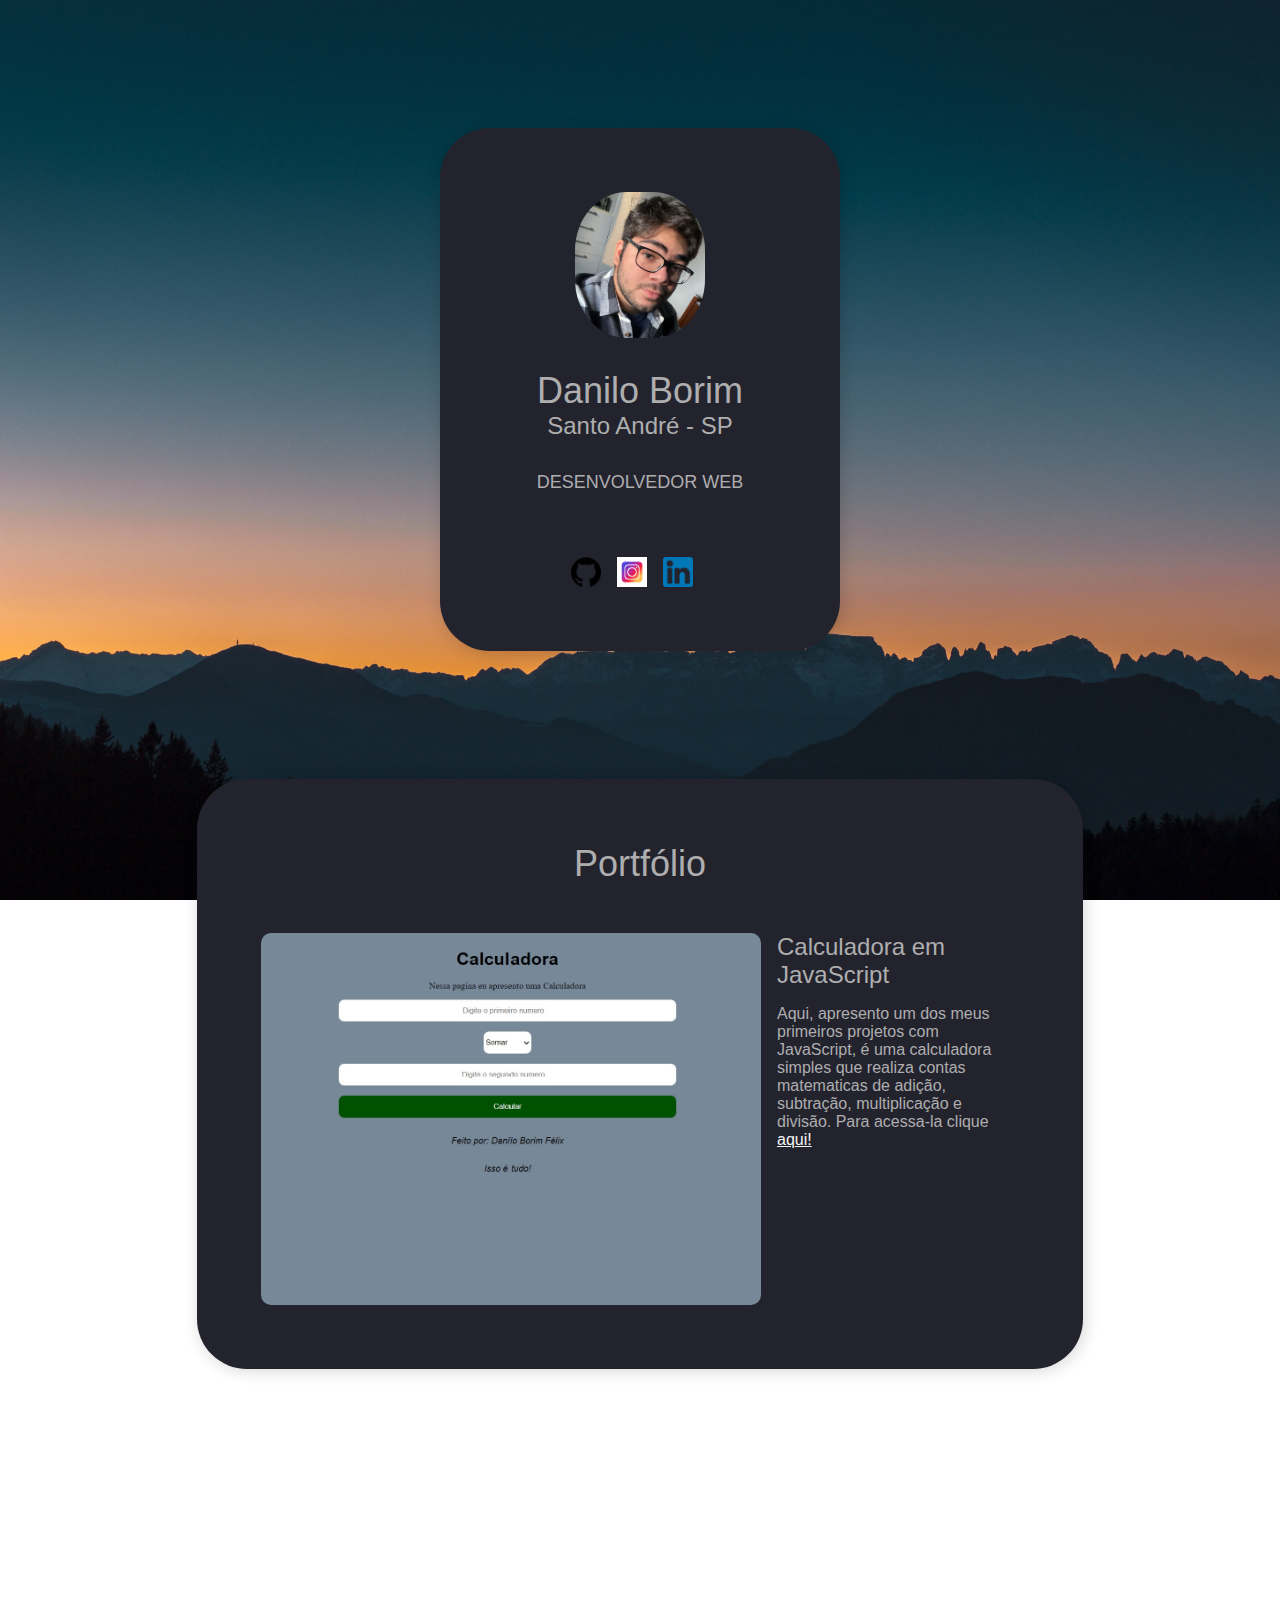
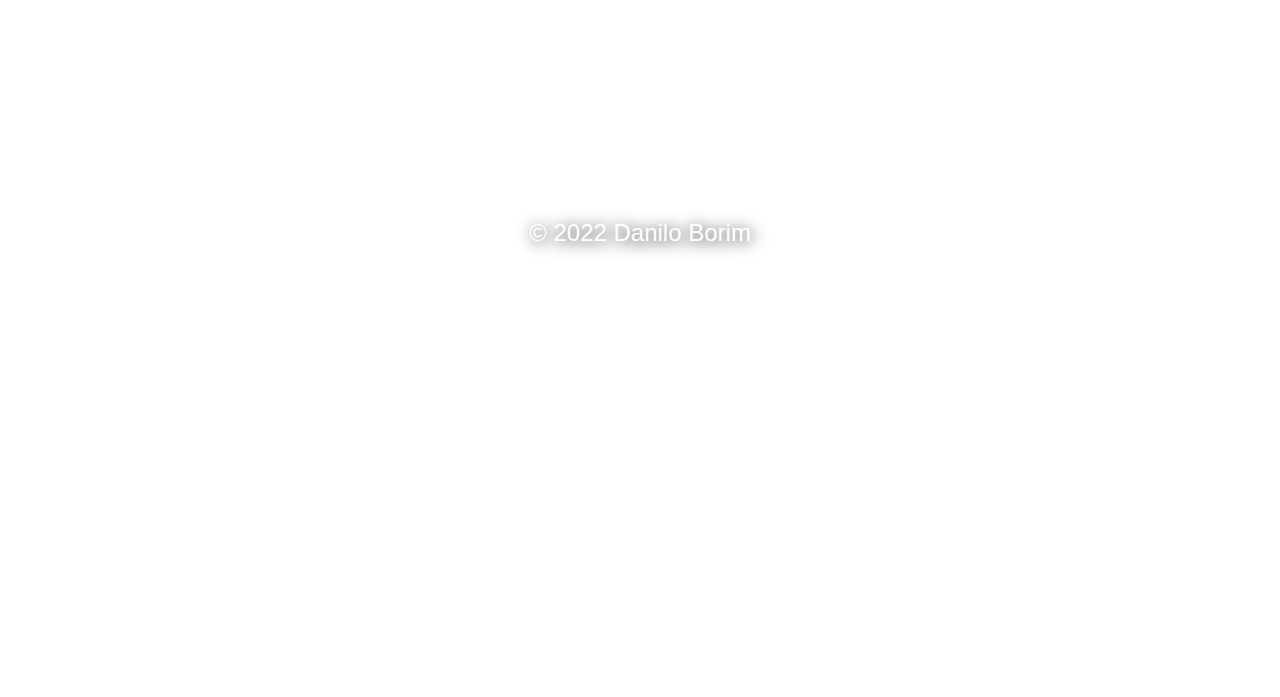
==== index.html @ 848796a6 "mudanças" ====
<!DOCTYPE html>
<html lang="en">

    <head>
        <meta charset="UTF-8">
        <meta http-equiv="X-UA-Compatible" content="IE=edge">
        <meta name="viewport" content="width=device-width, initial-scale=1.0">
        <link rel="stylesheet" href="style/style.css">
        <title>Danilo Borim</title>
    </head>

    <body>
        <div class="container">
            <div class="profile box"> 
                <img class="perfil" src="pics/camisa_xadrez.jpg" alt="Danilo">
                <h1 class="title">Danilo Borim</h1>
                <span>Santo André - SP</span>
                <p>DESENVOLVEDOR WEB</p>
                <ul class="redes-sociais">
                    <li><a href="https://github.com/DaniloBFS"><img class="icon" src="pics/github_icon.png" alt="GitHub"></a></li>
                    <li><a href="https://www.instagram.com/danilobf35/"><img class="icon" src="pics/insta_icon.webp" alt="Instagram"></a></li>
                    <li><a href="https://www.linkedin.com/in/dbfs/"><img class="icon" src="pics/linkedin_icon.png" alt="LinkedIn"></a></li>
                </ul>
            </div>
            
                <div class="portfolio box">
                    <h1 class="title">Portfólio</h1>
                    <ul>
                       <!--<li>
                            <img src="./pics/projetonav.jpg" alt="projeto 1">
                            <div>
                            <h2>NavBar Responsiva</h2>
                            <p></p>
                            </div>    
                        </li> -->
                        <li>
                            <img src="./pics/calcJavaS.jpg" alt="projeto 2">
                            <div>
                                <h2>Calculadora em JavaScript</h2>
                                <p>Aqui, apresento um dos meus primeiros projetos com JavaScript, é uma calculadora simples
                                    que realiza contas matematicas de adição, subtração, multiplicação e divisão. Para acessa-la clique  <a class ="link" href="calculadora.html">aqui!</a>
                                </p>
                            </div>    
                        </li>
                    </ul>
                </div>
            <footer class="rodape">
                <p>© 2022 Danilo Borim</p>
            </footer>
        </div>
    </body>

</html>
---- style/style.css ----
*{
    margin: 0;
    padding: 0;
}

.icon{
    display: block;
    max-width: 30px;
}

li {
    list-style: none;
}

body{
    font-family: Arial, Helvetica, sans-serif;
    background: url(../pics/montanhas_tarde.jpg) no-repeat top center;
    background-attachment: fixed;
    background-size: cover;
    display: grid;
    align-items: center;
    justify-items: center;
    height: 100vh;
    color: #aeaeae;
}

.container{
    padding: 0 16px;
}

.title{
    font-size: 36px;
    font-weight: normal;
}

.profile{
    max-width: 400px;
    box-sizing: border-box;
    margin: 0 auto;
}

.box {
    background: #23232e;
    padding: 4rem; /*expande minha div*/
    box-shadow: 2px 2px 16px rgba(0, 0, 0, 0.16); /*cria a sombra por trás da div*/
    border-radius: 50px;
    text-align: center;
    margin-top: 8rem;
}

.perfil{
    border-radius: 40%;
    display: block;
    max-width: 130px;
    margin: 0 auto 2rem auto;
}

.profile span {
    font-size: 24px;

}

.profile p{
    font-size: 18px;
    margin-top: 2rem;
    margin-bottom: 4rem;
}

.redes-sociais{
    display: flex; /*possibilita os itens ficarem lado a lado*/
    justify-content: center;
}

.redes-sociais li{
    margin-right: 1rem; /*cria a margem entre os itens*/
} 

.portfolio{
    max-width: 886px;
    box-sizing: border-box;
}

.portfolio ul {
    margin-top: 3rem ;
}

.portfolio li{
    display: grid;
    grid-template-columns: 1fr 1fr;
    justify-items: center;
    text-align: left;
    gap: 1rem;
    color: #aeaeae;
}

.portfolio li + li{
    margin-top: 2rem;
}

.portfolio img{
    border-radius: 10px;
}

.portfolio h2{
    font-weight: normal;
    margin-bottom: 1rem;
}

img{
    max-width: 500px;
}

.rodape p{
    font-size: 24px;
    color: white;
    text-shadow: 2px 2px 16px black;
    margin-top: 50vh;
    padding-bottom: 50vh;
    text-align: center;
}

.link{
    color:whitesmoke;
}

@media (max-width: 600px) {
    .box {
      padding: 2rem;
      margin-top: 10rem;
      margin-bottom: 30rem;
      border-radius: 30px;
    }
    .box:first-child {
      padding: 3rem;
    }
    .portfolio ul {
      margin-top: 1rem;
    }
    .portfolio li {
      grid-template-columns: 1fr;
      justify-items: center;
    }
    .portfolio li div {
      max-width: 448px;
    }
    .rodape {
      font-size: 18px;
      color: white;
      text-shadow: none;
      margin: 0;
      padding: 14rem 0;
    }
}
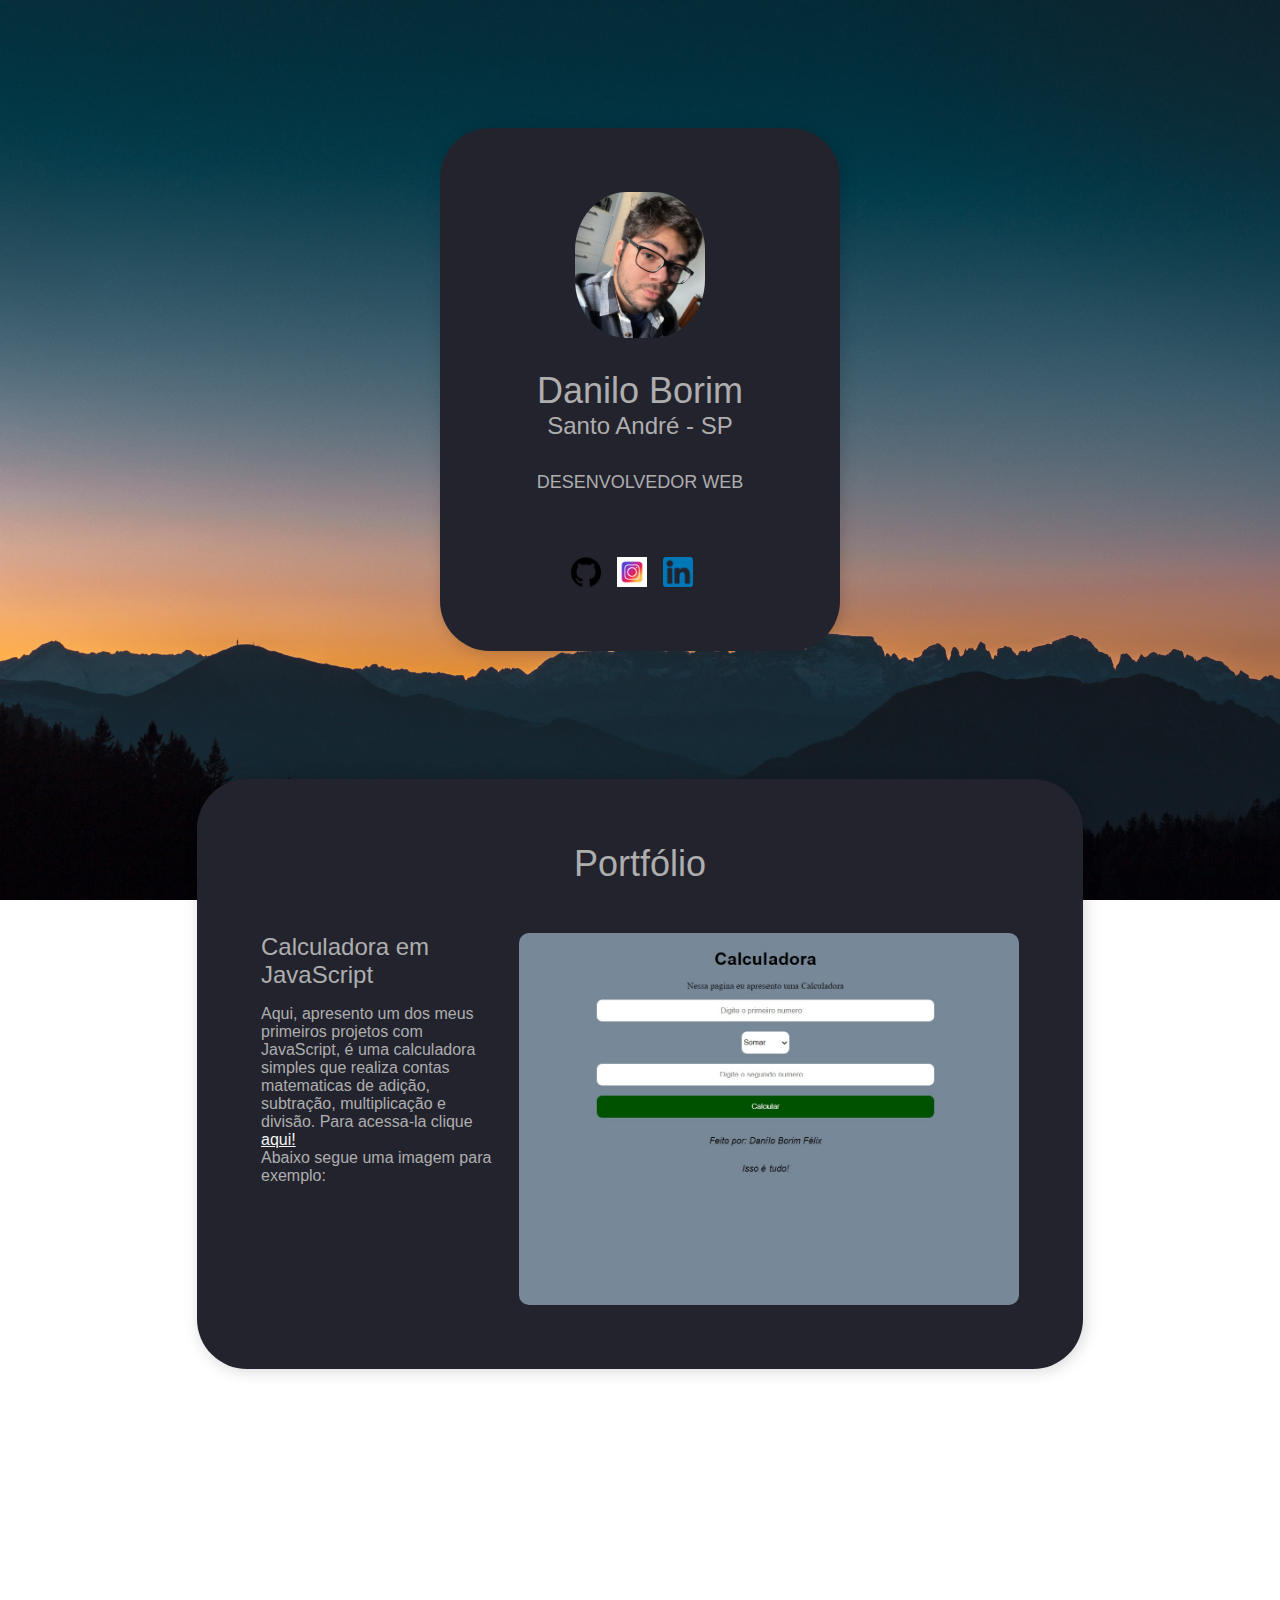
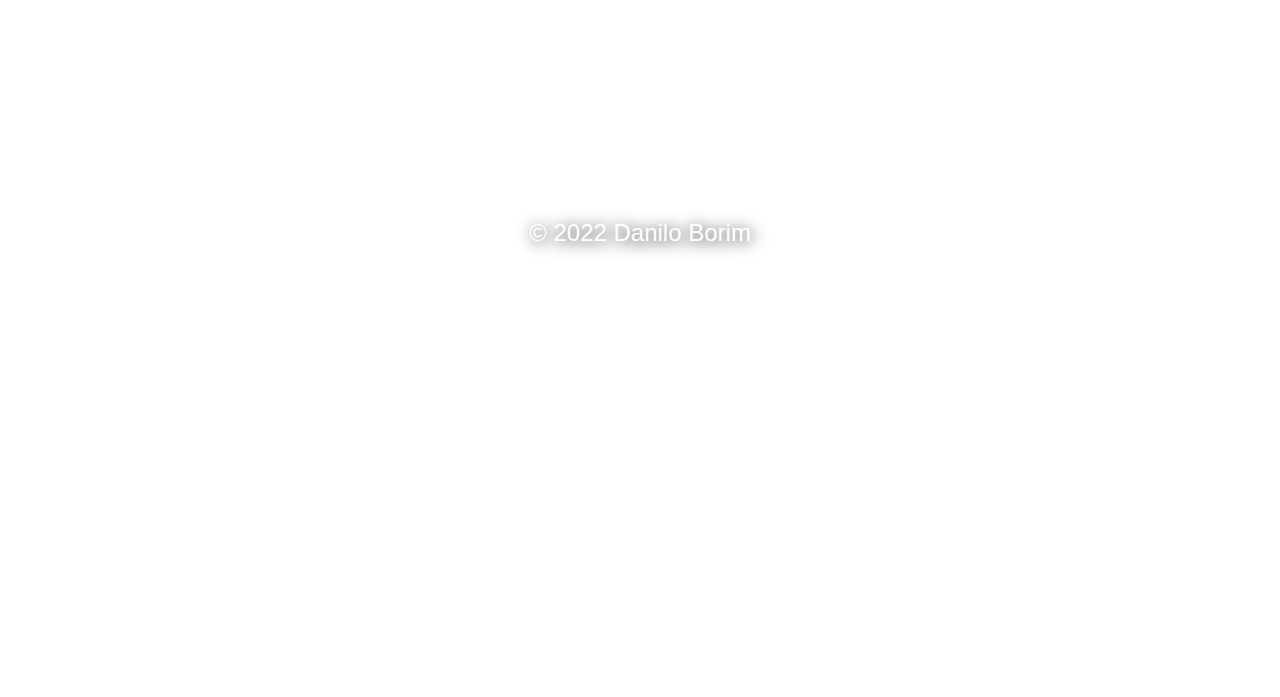
==== commit bae8f148: "Atualização padrão" ====
--- a/index.html
+++ b/index.html
@@ -34,13 +34,14 @@
                             </div>    
                         </li> -->
                         <li>
-                            <img src="./pics/calcJavaS.jpg" alt="projeto 2">
                             <div>
                                 <h2>Calculadora em JavaScript</h2>
                                 <p>Aqui, apresento um dos meus primeiros projetos com JavaScript, é uma calculadora simples
                                     que realiza contas matematicas de adição, subtração, multiplicação e divisão. Para acessa-la clique  <a class ="link" href="calculadora.html">aqui!</a>
                                 </p>
-                            </div>    
+                                <p>Abaixo segue uma imagem para exemplo:</p>
+                            </div>  
+                            <img src="./pics/calcJavaS.jpg" alt="projeto 2">
                         </li>
                     </ul>
                 </div>
--- a/style/style.css
+++ b/style/style.css
@@ -123,7 +123,7 @@
     color:whitesmoke;
 }
 
-@media (max-width: 600px) {
+@media (max-width: 1000px) {
     .box {
       padding: 2rem;
       margin-top: 10rem;
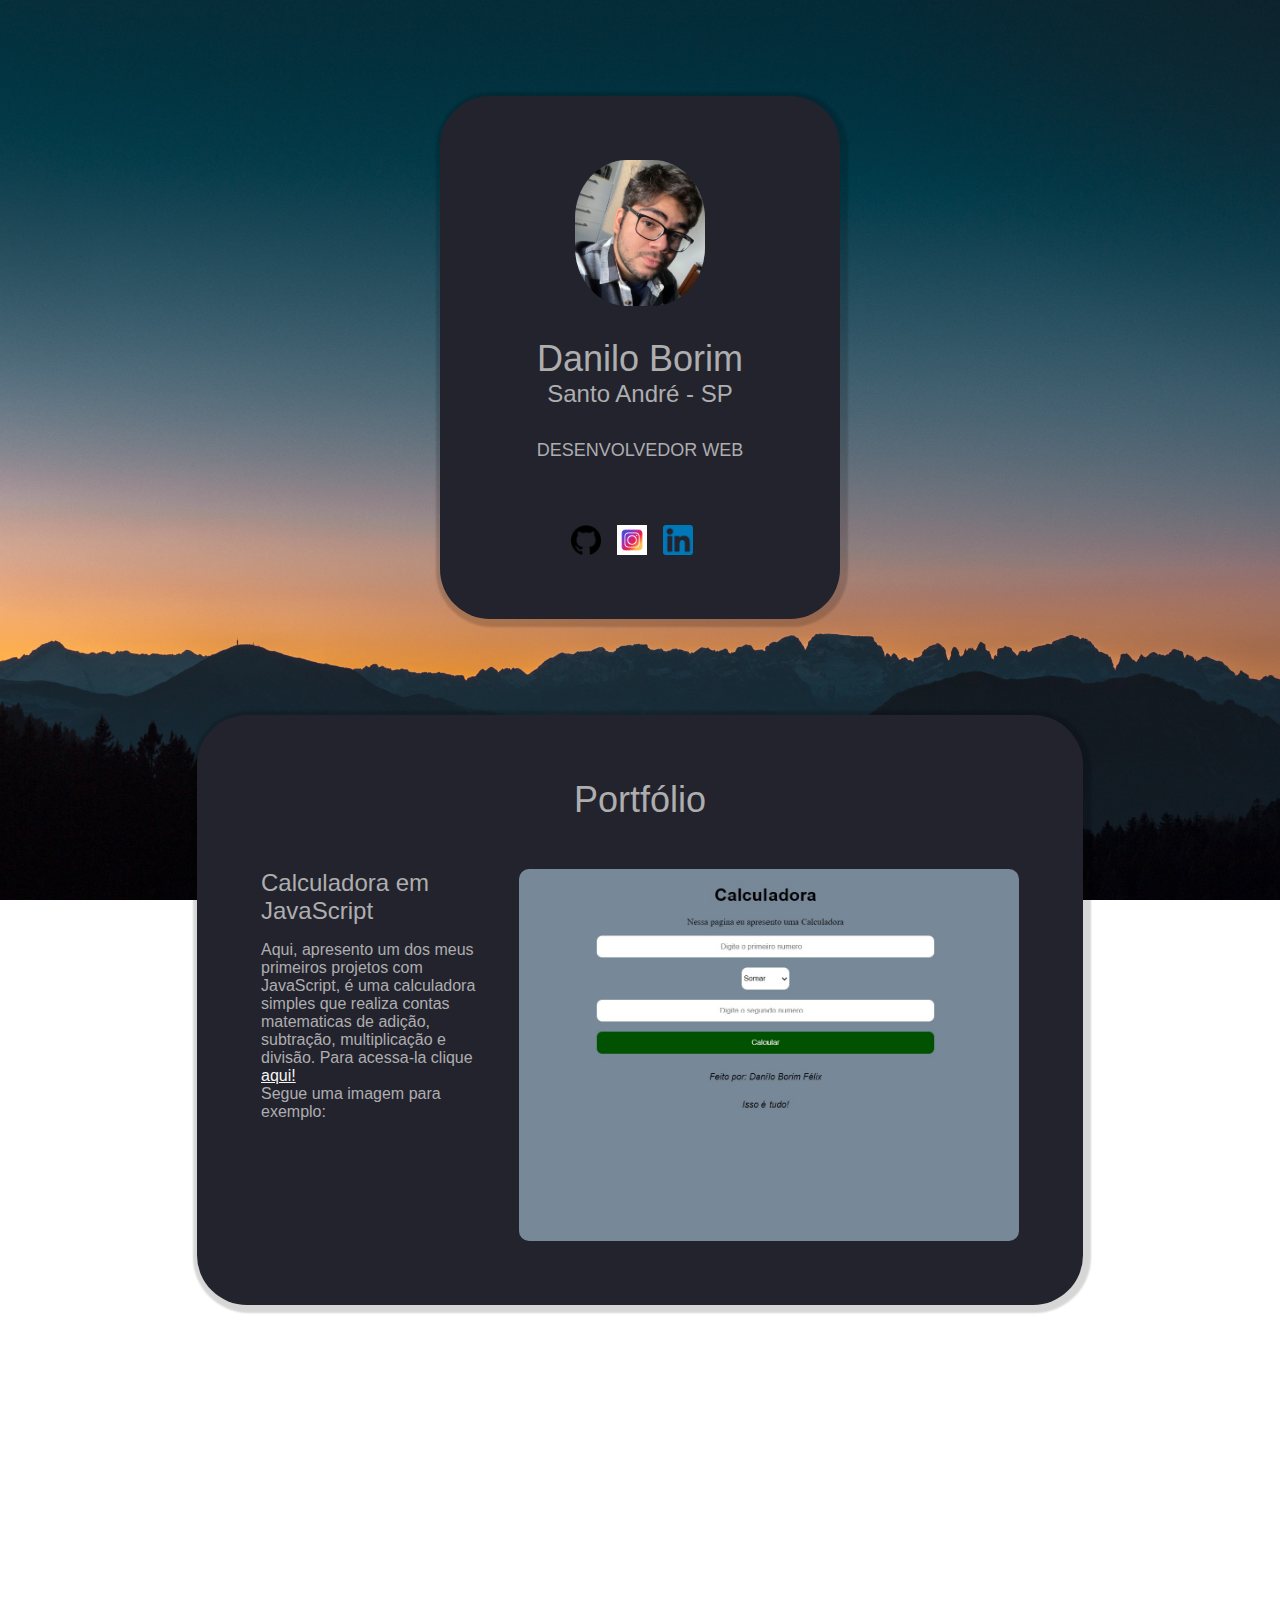
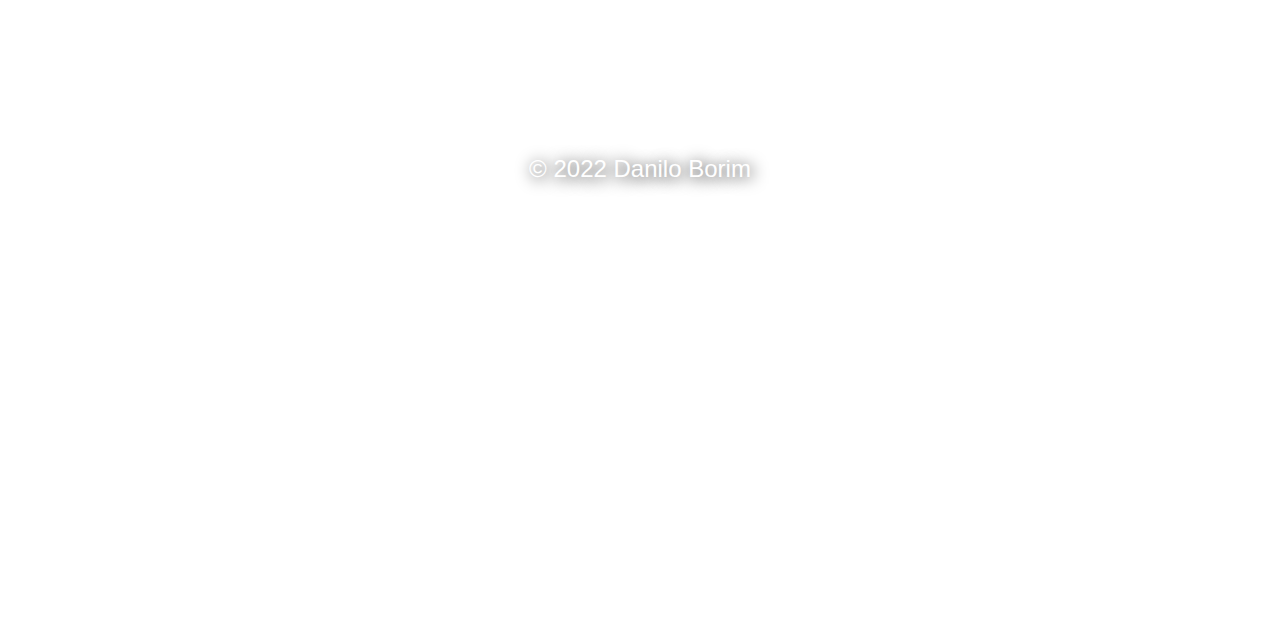
==== commit 667caf01: "atualização" ====
--- a/index.html
+++ b/index.html
@@ -10,45 +10,47 @@
     </head>
 
     <body>
-        <div class="container">
-            <div class="profile box"> 
-                <img class="perfil" src="pics/camisa_xadrez.jpg" alt="Danilo">
-                <h1 class="title">Danilo Borim</h1>
-                <span>Santo André - SP</span>
-                <p>DESENVOLVEDOR WEB</p>
-                <ul class="redes-sociais">
-                    <li><a href="https://github.com/DaniloBFS"><img class="icon" src="pics/github_icon.png" alt="GitHub"></a></li>
-                    <li><a href="https://www.instagram.com/danilobf35/"><img class="icon" src="pics/insta_icon.webp" alt="Instagram"></a></li>
-                    <li><a href="https://www.linkedin.com/in/dbfs/"><img class="icon" src="pics/linkedin_icon.png" alt="LinkedIn"></a></li>
-                </ul>
+        <main class="principal">
+            <section class="container">
+                <div class="profile box"> 
+                    <img class="perfil" src="pics/camisa_xadrez.jpg" alt="Danilo">
+                    <h1 class="title">Danilo Borim</h1>
+                    <span>Santo André - SP</span>
+                    <p>DESENVOLVEDOR WEB</p>
+                    <ul class="redes-sociais">
+                        <li><a href="https://github.com/DaniloBFS"><img class="icon" src="pics/github_icon.png" alt="GitHub"></a></li>
+                        <li><a href="https://www.instagram.com/danilobf35/"><img class="icon" src="pics/insta_icon.webp" alt="Instagram"></a></li>
+                        <li><a href="https://www.linkedin.com/in/dbfs/"><img class="icon" src="pics/linkedin_icon.png" alt="LinkedIn"></a></li>
+                    </ul>
+                </section>
+                
+                    <div class="portfolio box">
+                        <h1 class="title">Portfólio</h1>
+                        <ul>
+                        <!--<li>
+                                <img src="./pics/projetonav.jpg" alt="projeto 1">
+                                <div>
+                                <h2>NavBar Responsiva</h2>
+                                <p></p>
+                                </div>    
+                            </li> -->
+                            <li>
+                                <div>
+                                    <h2>Calculadora em JavaScript</h2>
+                                    <p>Aqui, apresento um dos meus primeiros projetos com JavaScript, é uma calculadora simples
+                                        que realiza contas matematicas de adição, subtração, multiplicação e divisão. Para acessa-la clique  <a class ="link" href="calculadora.html">aqui!</a>
+                                    </p>
+                                    <p>Segue uma imagem para exemplo:</p>
+                                </div>  
+                                <img src="./pics/calcJavaS.jpg" alt="projeto 2">
+                            </li>
+                        </ul>
+                    </div>
+                <footer class="rodape">
+                    <p>© 2022 Danilo Borim</p>
+                </footer>
             </div>
-            
-                <div class="portfolio box">
-                    <h1 class="title">Portfólio</h1>
-                    <ul>
-                       <!--<li>
-                            <img src="./pics/projetonav.jpg" alt="projeto 1">
-                            <div>
-                            <h2>NavBar Responsiva</h2>
-                            <p></p>
-                            </div>    
-                        </li> -->
-                        <li>
-                            <div>
-                                <h2>Calculadora em JavaScript</h2>
-                                <p>Aqui, apresento um dos meus primeiros projetos com JavaScript, é uma calculadora simples
-                                    que realiza contas matematicas de adição, subtração, multiplicação e divisão. Para acessa-la clique  <a class ="link" href="calculadora.html">aqui!</a>
-                                </p>
-                                <p>Abaixo segue uma imagem para exemplo:</p>
-                            </div>  
-                            <img src="./pics/calcJavaS.jpg" alt="projeto 2">
-                        </li>
-                    </ul>
-                </div>
-            <footer class="rodape">
-                <p>© 2022 Danilo Borim</p>
-            </footer>
-        </div>
+        </main>
     </body>
 
 </html>--- a/style/style.css
+++ b/style/style.css
@@ -39,13 +39,14 @@
     margin: 0 auto;
 }
 
+
 .box {
     background: #23232e;
     padding: 4rem; /*expande minha div*/
-    box-shadow: 2px 2px 16px rgba(0, 0, 0, 0.16); /*cria a sombra por trás da div*/
+    box-shadow: 2px 2px 2px 6px rgba(0, 0, 0, 0.16); /*cria a sombra por trás da div*/
     border-radius: 50px;
     text-align: center;
-    margin-top: 8rem;
+    margin-top: 6rem;
 }
 
 .perfil{
@@ -123,13 +124,19 @@
     color:whitesmoke;
 }
 
-@media (max-width: 1000px) {
-    .box {
+@media (max-width: 600px) {
+    .profile {
       padding: 2rem;
       margin-top: 10rem;
       margin-bottom: 30rem;
       border-radius: 30px;
     }
+    .portfolio{
+        padding: 2rem;
+        margin-top: 10rem;
+        margin-bottom: 30rem;
+        border-radius: 30px;
+      }
     .box:first-child {
       padding: 3rem;
     }
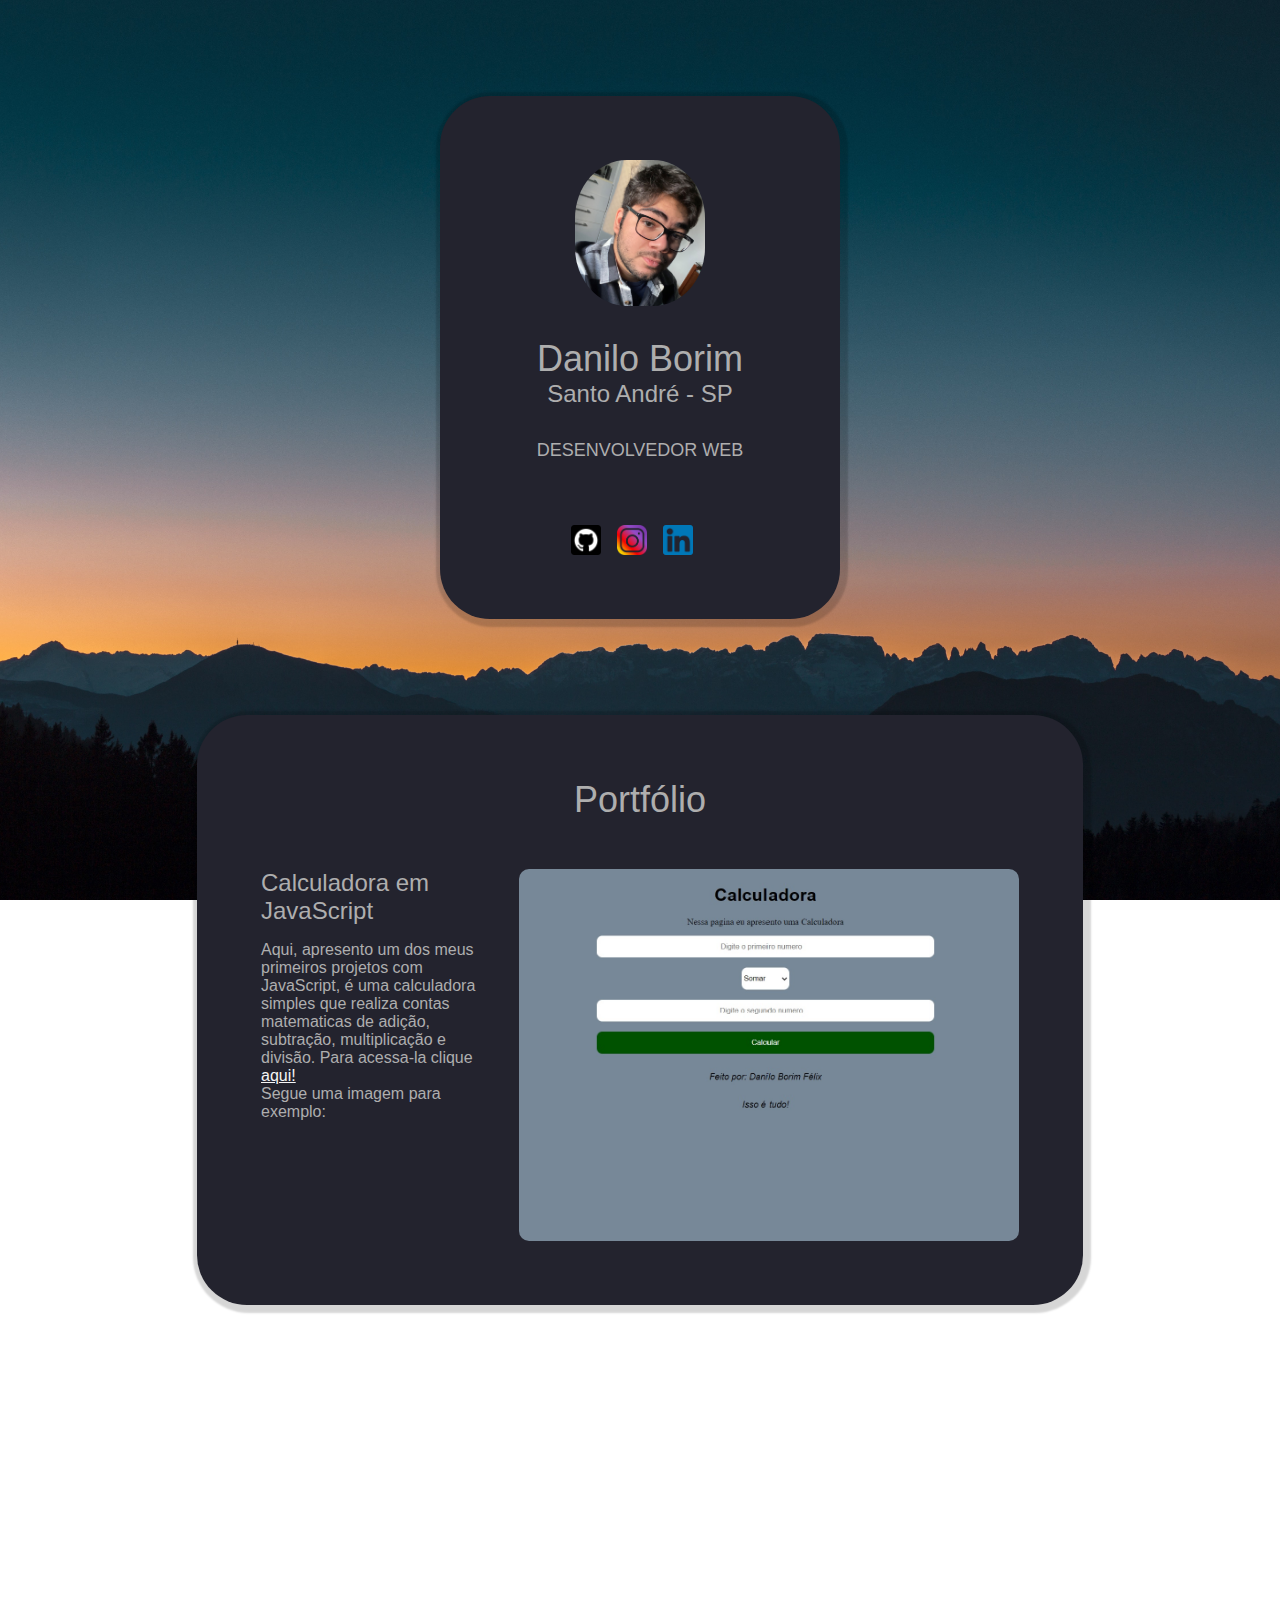
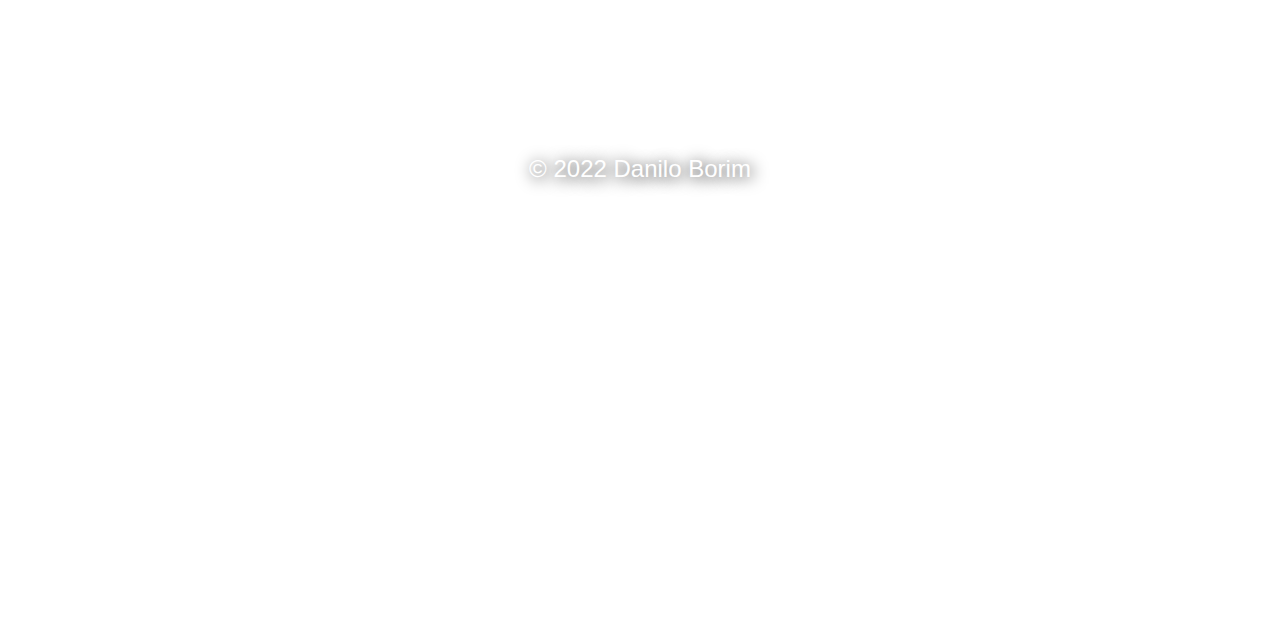
==== commit 9e653bcf: "mudanças de icones" ====
--- a/index.html
+++ b/index.html
@@ -18,8 +18,8 @@
                     <span>Santo André - SP</span>
                     <p>DESENVOLVEDOR WEB</p>
                     <ul class="redes-sociais">
-                        <li><a href="https://github.com/DaniloBFS"><img class="icon" src="pics/github_icon.png" alt="GitHub"></a></li>
-                        <li><a href="https://www.instagram.com/danilobf35/"><img class="icon" src="pics/insta_icon.webp" alt="Instagram"></a></li>
+                        <li><a href="https://github.com/DaniloBFS"><img class="icon" src="pics/githubicon.png" alt="GitHub"></a></li>
+                        <li><a href="https://www.instagram.com/danilobf35/"><img class="icon" src="pics/Instagram-Icon.png.webp" alt="Instagram"></a></li>
                         <li><a href="https://www.linkedin.com/in/dbfs/"><img class="icon" src="pics/linkedin_icon.png" alt="LinkedIn"></a></li>
                     </ul>
                 </section>
--- a/style/style.css
+++ b/style/style.css
@@ -125,6 +125,9 @@
 }
 
 @media (max-width: 600px) {
+    body{
+        zoom: 0.59;
+    }
     .profile {
       padding: 2rem;
       margin-top: 10rem;
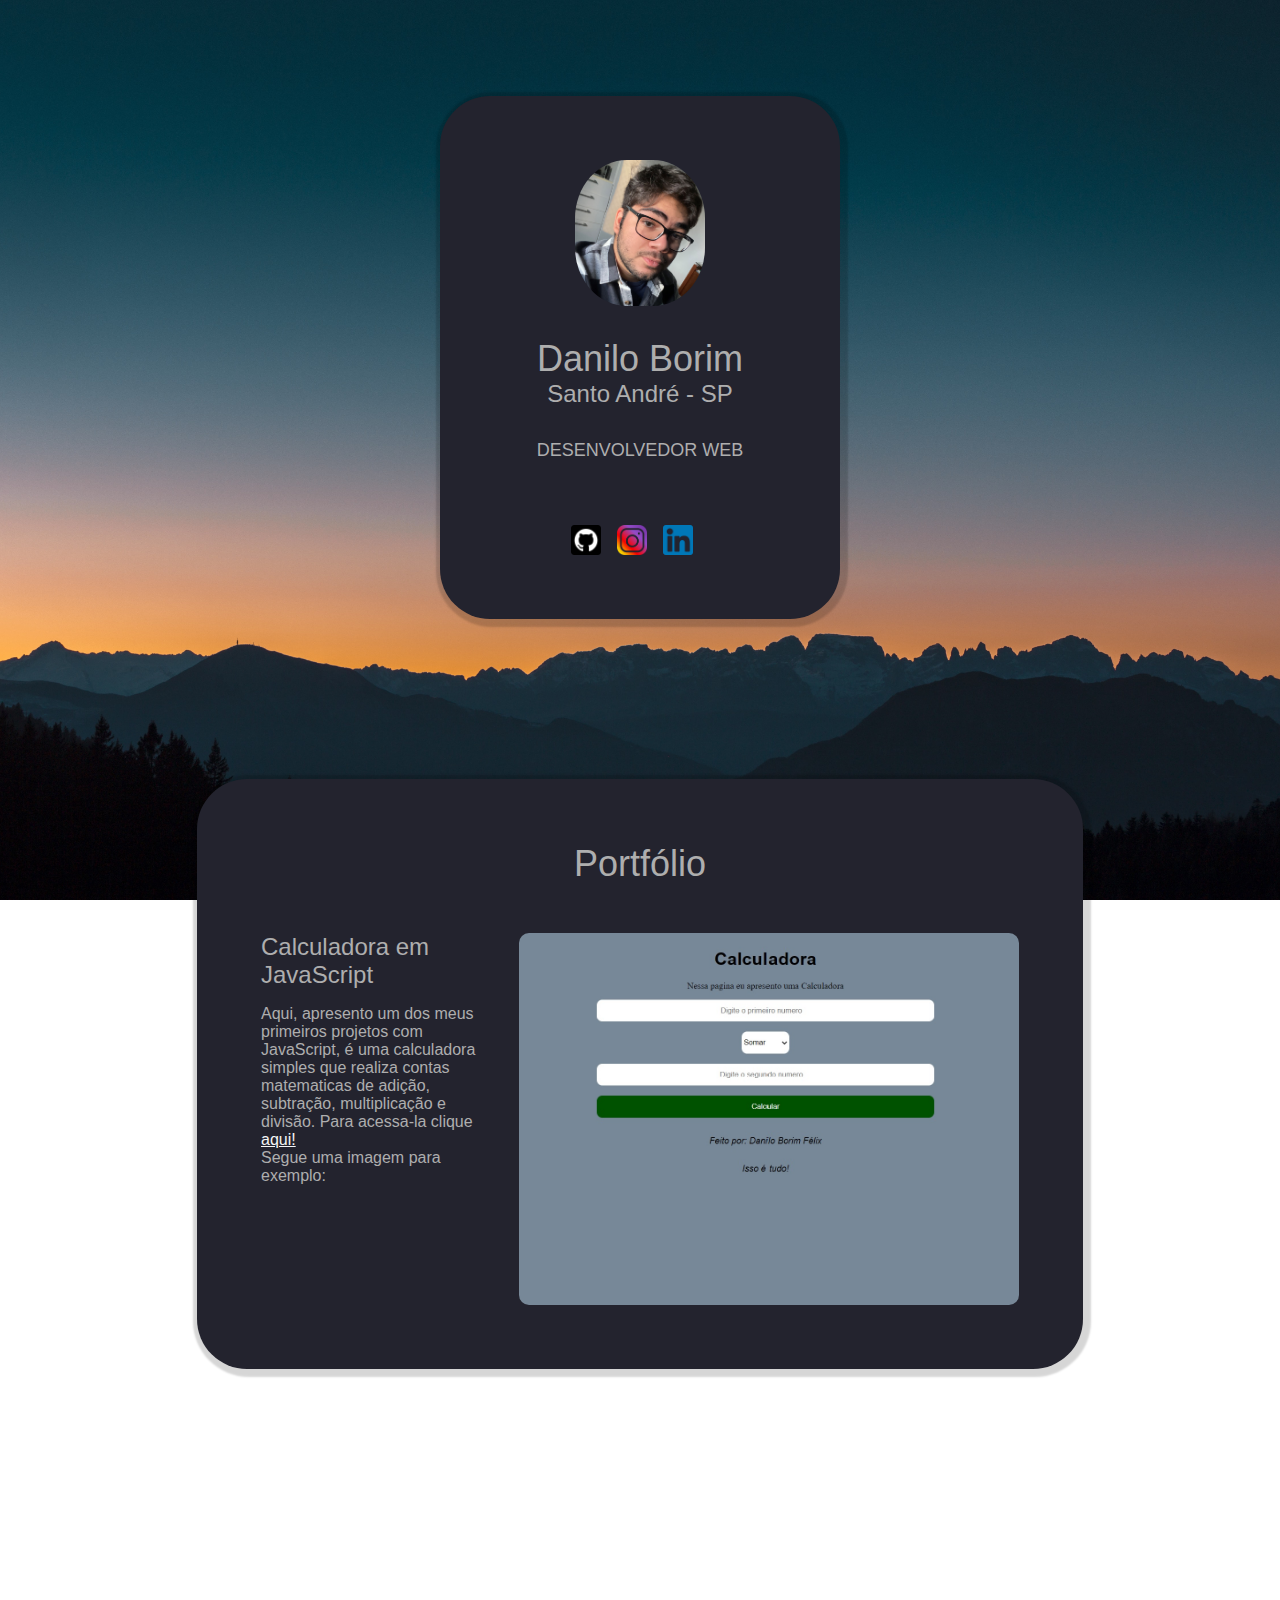
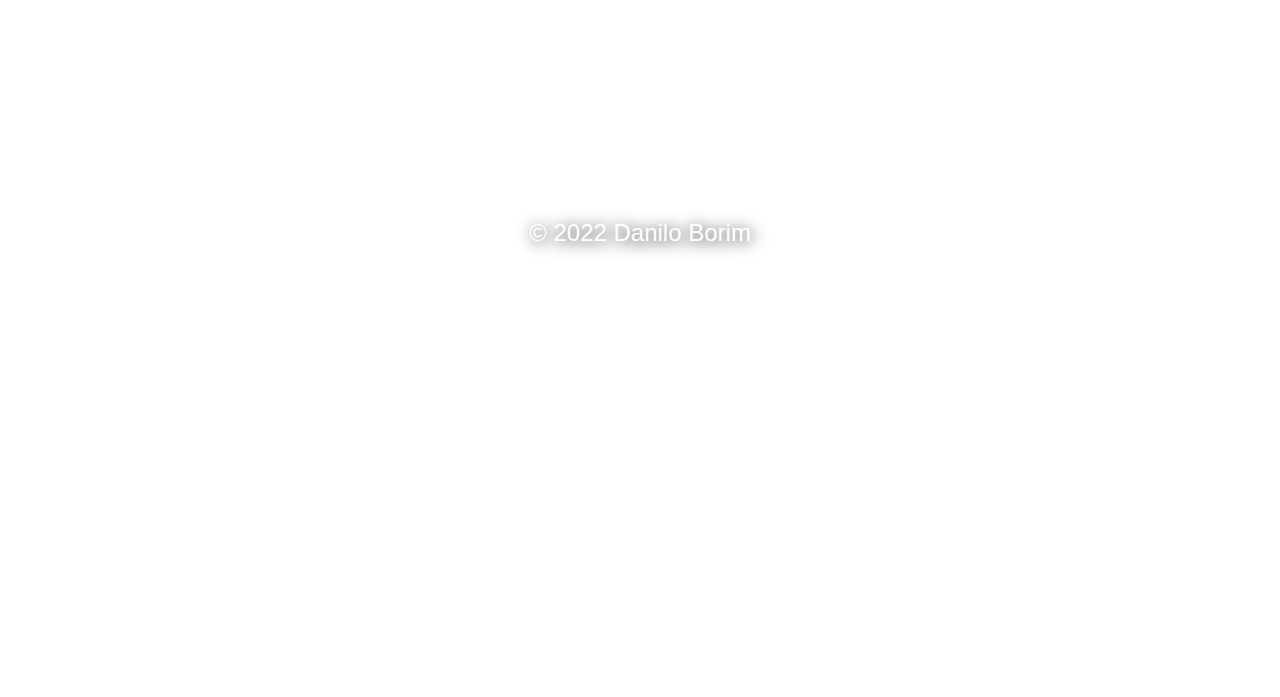
==== commit 1065d610: "width ajuste" ====
--- a/index.html
+++ b/index.html
@@ -1,10 +1,10 @@
 <!DOCTYPE html>
-<html lang="en">
+<html lang="pt">
 
     <head>
         <meta charset="UTF-8">
         <meta http-equiv="X-UA-Compatible" content="IE=edge">
-        <meta name="viewport" content="width=device-width, initial-scale=1.0">
+        <meta name="viewport" content="width=device-width">
         <link rel="stylesheet" href="style/style.css">
         <title>Danilo Borim</title>
     </head>
--- a/style/style.css
+++ b/style/style.css
@@ -79,6 +79,7 @@
 .portfolio{
     max-width: 886px;
     box-sizing: border-box;
+    margin-top: 10rem;
 }
 
 .portfolio ul {
@@ -124,40 +125,44 @@
     color:whitesmoke;
 }
 
-@media (max-width: 600px) {
-    body{
-        zoom: 0.59;
-    }
+@media (max-width: 796px) {
     .profile {
       padding: 2rem;
       margin-top: 10rem;
       margin-bottom: 30rem;
       border-radius: 30px;
     }
+
     .portfolio{
         padding: 2rem;
         margin-top: 10rem;
         margin-bottom: 30rem;
         border-radius: 30px;
+        
       }
+
     .box:first-child {
       padding: 3rem;
     }
+
     .portfolio ul {
       margin-top: 1rem;
     }
+
     .portfolio li {
       grid-template-columns: 1fr;
       justify-items: center;
     }
+
     .portfolio li div {
       max-width: 448px;
     }
+
     .rodape {
       font-size: 18px;
       color: white;
       text-shadow: none;
       margin: 0;
-      padding: 14rem 0;
+      padding: 14 rem 0;
     }
 }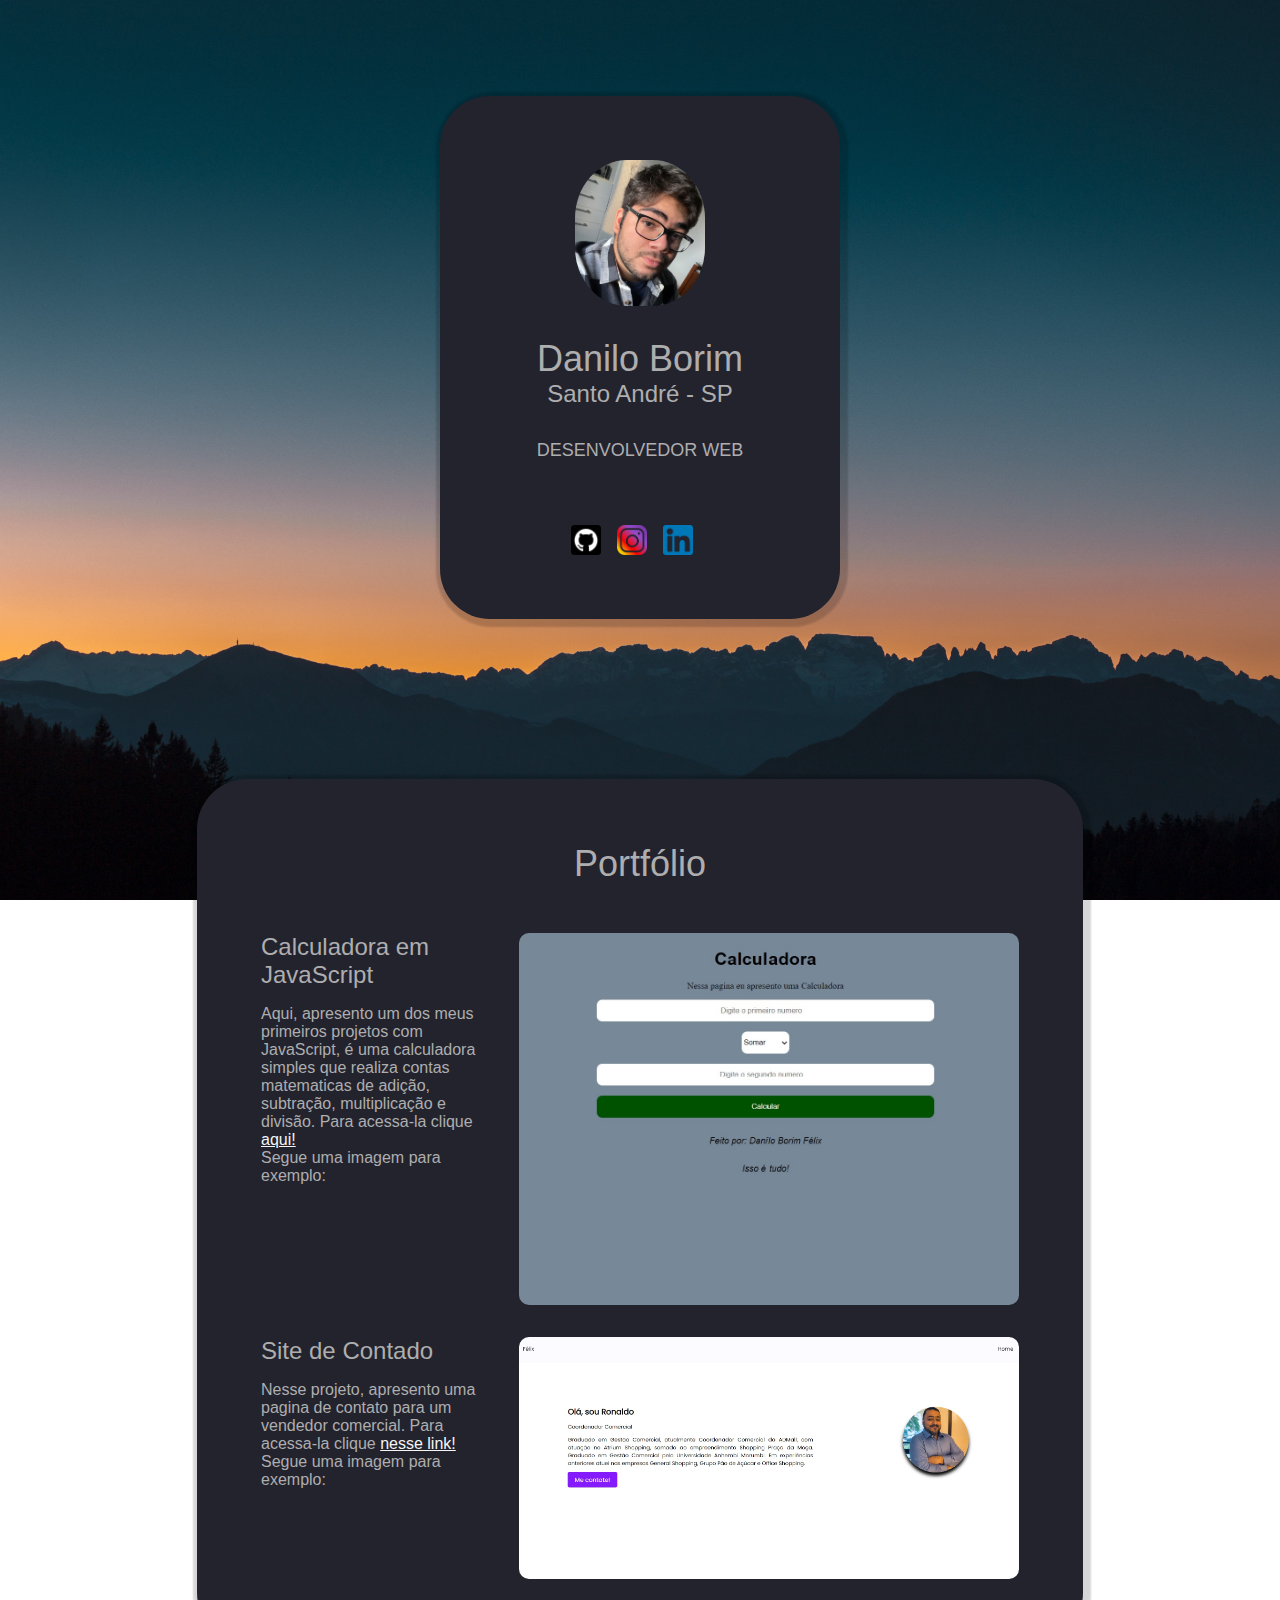
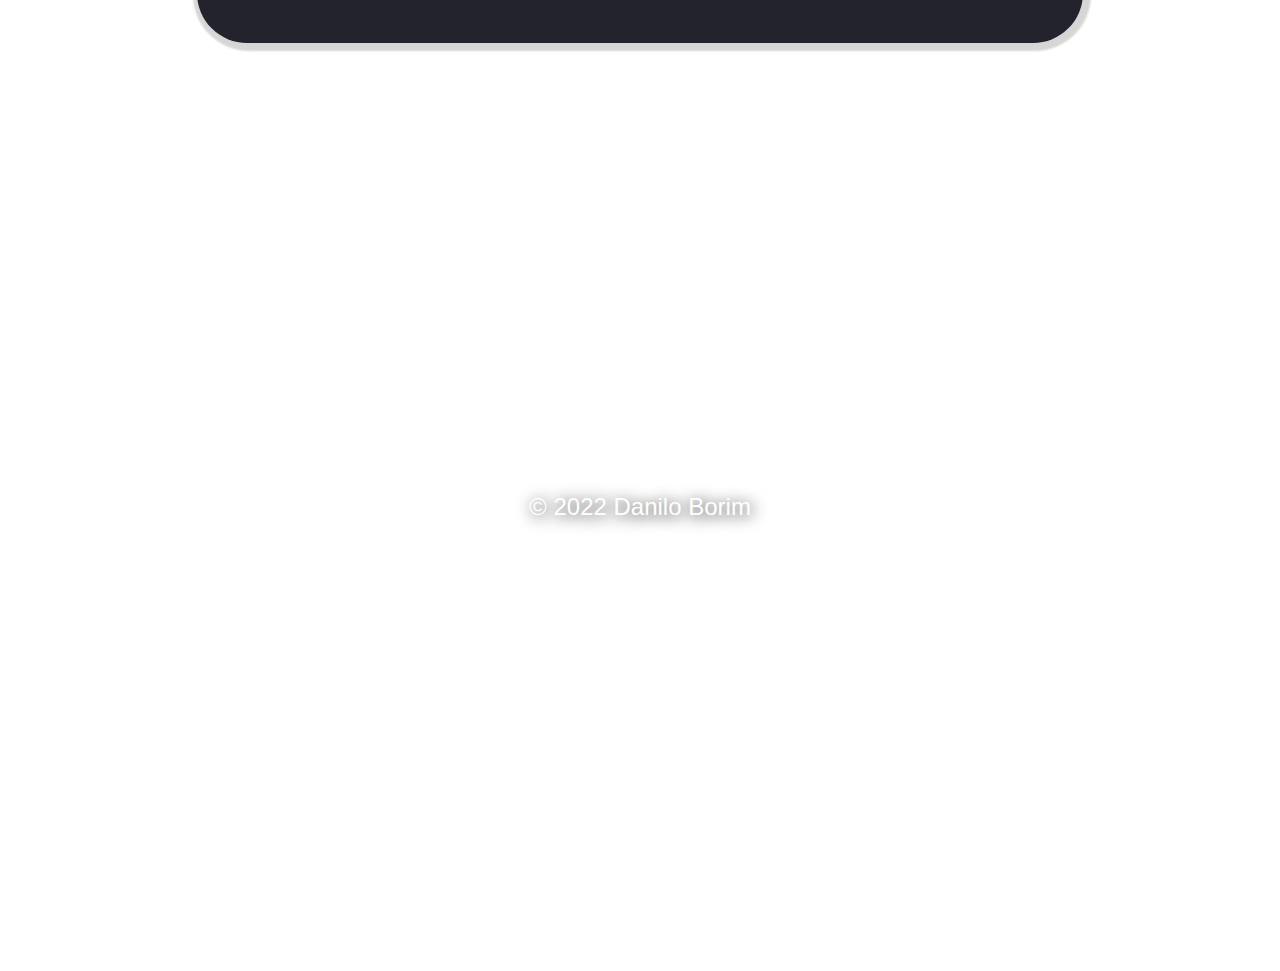
==== commit 78ff1685: "adições" ====
--- a/index.html
+++ b/index.html
@@ -26,14 +26,7 @@
                 
                     <div class="portfolio box">
                         <h1 class="title">Portfólio</h1>
-                        <ul>
-                        <!--<li>
-                                <img src="./pics/projetonav.jpg" alt="projeto 1">
-                                <div>
-                                <h2>NavBar Responsiva</h2>
-                                <p></p>
-                                </div>    
-                            </li> -->
+                        <ul> 
                             <li>
                                 <div>
                                     <h2>Calculadora em JavaScript</h2>
@@ -42,7 +35,15 @@
                                     </p>
                                     <p>Segue uma imagem para exemplo:</p>
                                 </div>  
-                                <img src="./pics/calcJavaS.jpg" alt="projeto 2">
+                                <img src="./pics/calcJavaS.jpg" alt="projeto 1">
+                            </li>
+                            <li>
+                                <div>
+                                <h2>Site de Contado</h2>
+                                <p>Nesse projeto, apresento uma pagina de contato para um vendedor comercial. Para acessa-la clique  <a class ="link" href="https://danilobfs.github.io/rf-portfolio/#contact">nesse link!</a></p>
+                                <p>Segue uma imagem para exemplo:</p>
+                                </div>
+                                <img src="./pics/Portfolioroni.jpg" alt="projeto 2">    
                             </li>
                         </ul>
                     </div>
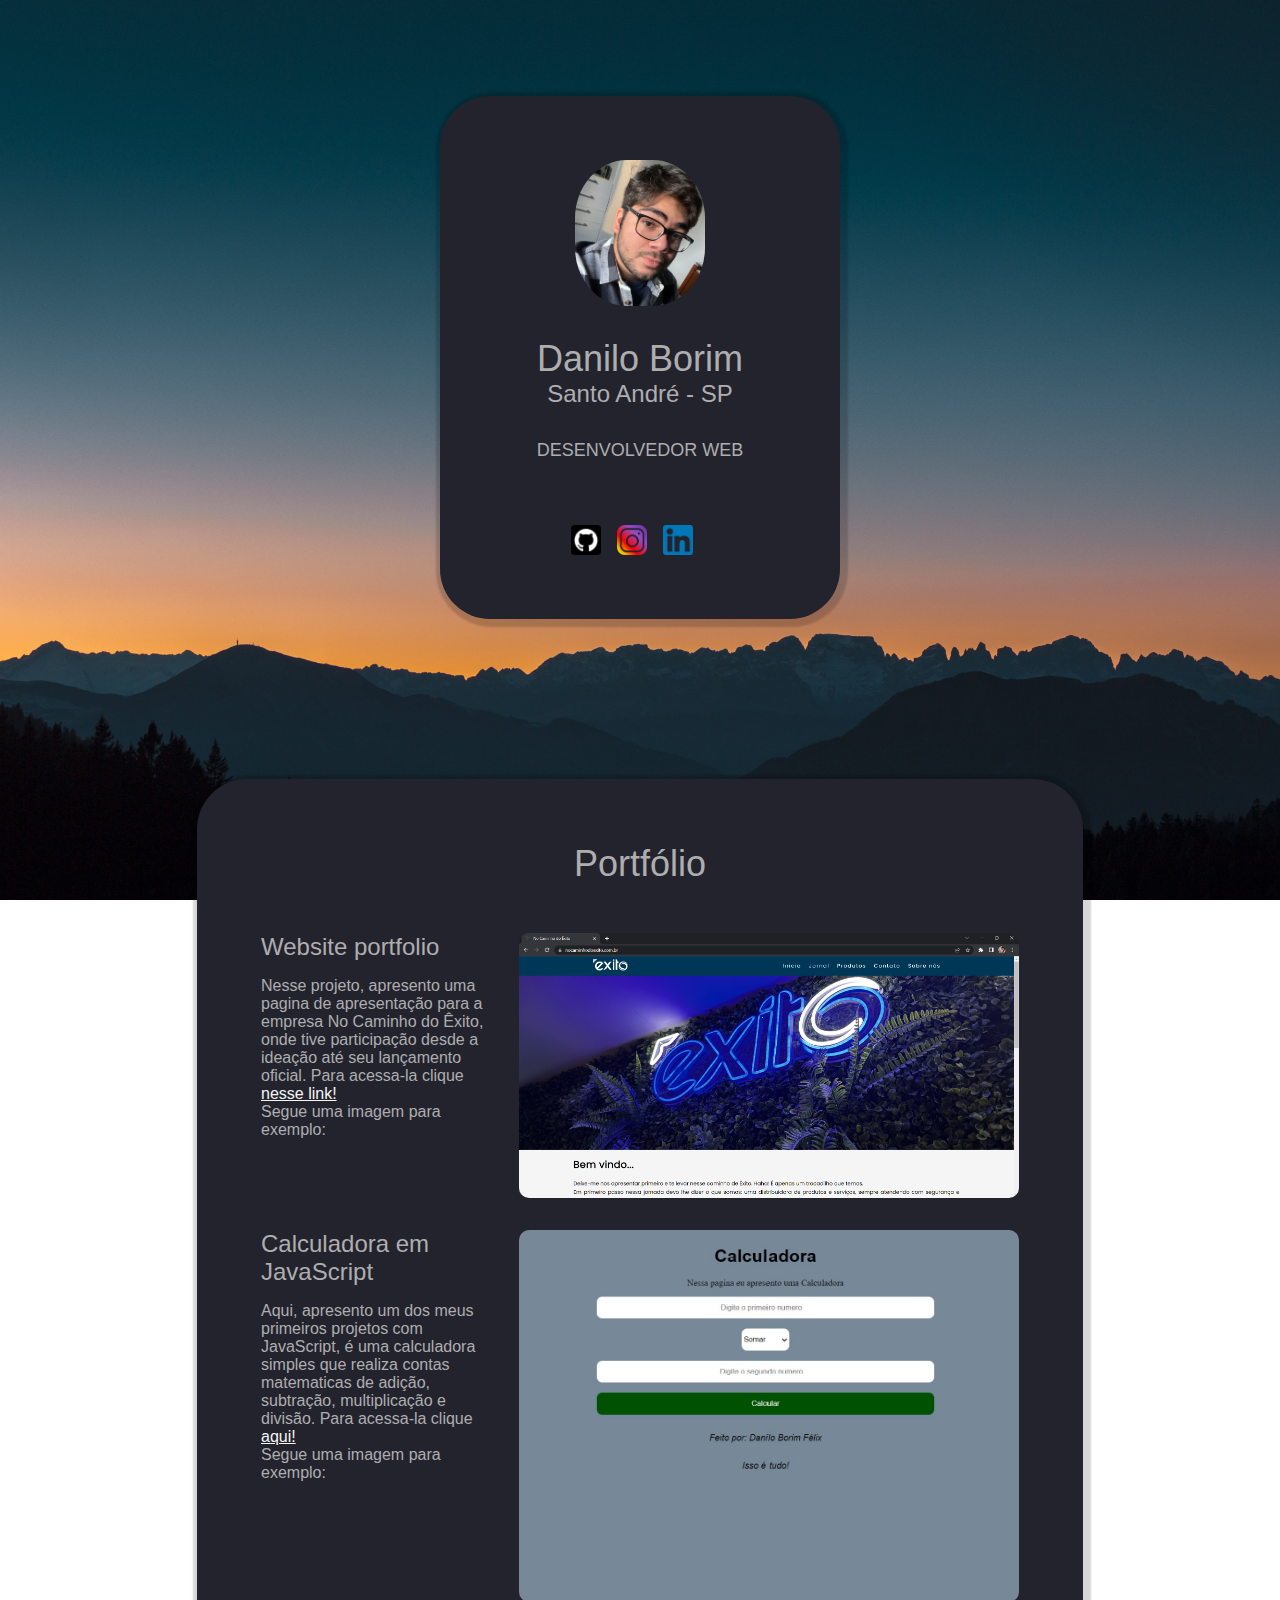
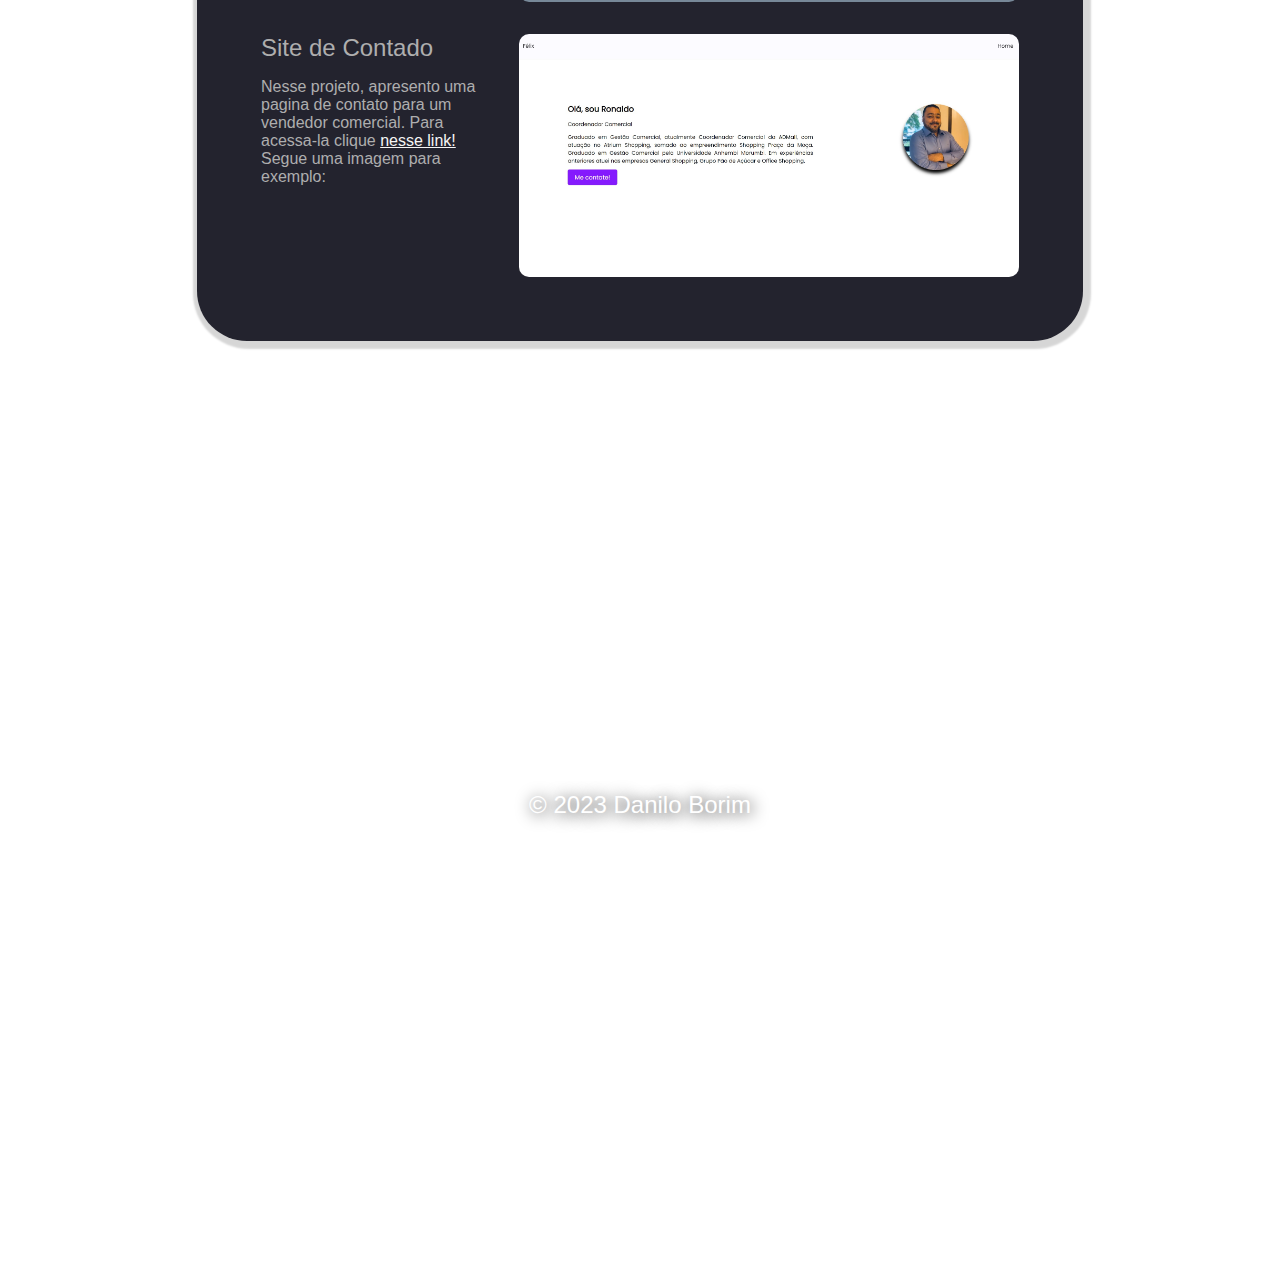
==== commit b82824a5: "Atualização de portfólio" ====
--- a/index.html
+++ b/index.html
@@ -27,28 +27,41 @@
                     <div class="portfolio box">
                         <h1 class="title">Portfólio</h1>
                         <ul> 
+
+                            <li>
+                                <div>
+                                <h2>Website portfolio</h2>
+                                <p>Nesse projeto, apresento uma pagina de apresentação para a empresa No Caminho do Êxito, onde tive participação
+                                    desde a ideação até seu lançamento oficial. Para acessa-la clique  <a class ="link" href="https://nocaminhodoexito.com.br/ " target="_blank">nesse link!</a></p>
+                                <p>Segue uma imagem para exemplo:</p>
+                                </div>
+                                <img src="./pics/exito.png" alt="projeto 2">    
+                            </li>
+
                             <li>
                                 <div>
                                     <h2>Calculadora em JavaScript</h2>
                                     <p>Aqui, apresento um dos meus primeiros projetos com JavaScript, é uma calculadora simples
-                                        que realiza contas matematicas de adição, subtração, multiplicação e divisão. Para acessa-la clique  <a class ="link" href="calculadora.html">aqui!</a>
+                                        que realiza contas matematicas de adição, subtração, multiplicação e divisão. Para acessa-la clique  <a class ="link" href="calculadora.html" target="_blank">aqui!</a>
                                     </p>
                                     <p>Segue uma imagem para exemplo:</p>
                                 </div>  
                                 <img src="./pics/calcJavaS.jpg" alt="projeto 1">
                             </li>
+
                             <li>
                                 <div>
                                 <h2>Site de Contado</h2>
-                                <p>Nesse projeto, apresento uma pagina de contato para um vendedor comercial. Para acessa-la clique  <a class ="link" href="https://danilobfs.github.io/rf-portfolio/#contact">nesse link!</a></p>
+                                <p>Nesse projeto, apresento uma pagina de contato para um vendedor comercial. Para acessa-la clique  <a class ="link" href="https://danilobfs.github.io/rf-portfolio/" target="_blank">nesse link!</a></p>
                                 <p>Segue uma imagem para exemplo:</p>
                                 </div>
                                 <img src="./pics/Portfolioroni.jpg" alt="projeto 2">    
                             </li>
+
                         </ul>
                     </div>
                 <footer class="rodape">
-                    <p>© 2022 Danilo Borim</p>
+                    <p>© 2023 Danilo Borim</p>
                 </footer>
             </div>
         </main>
